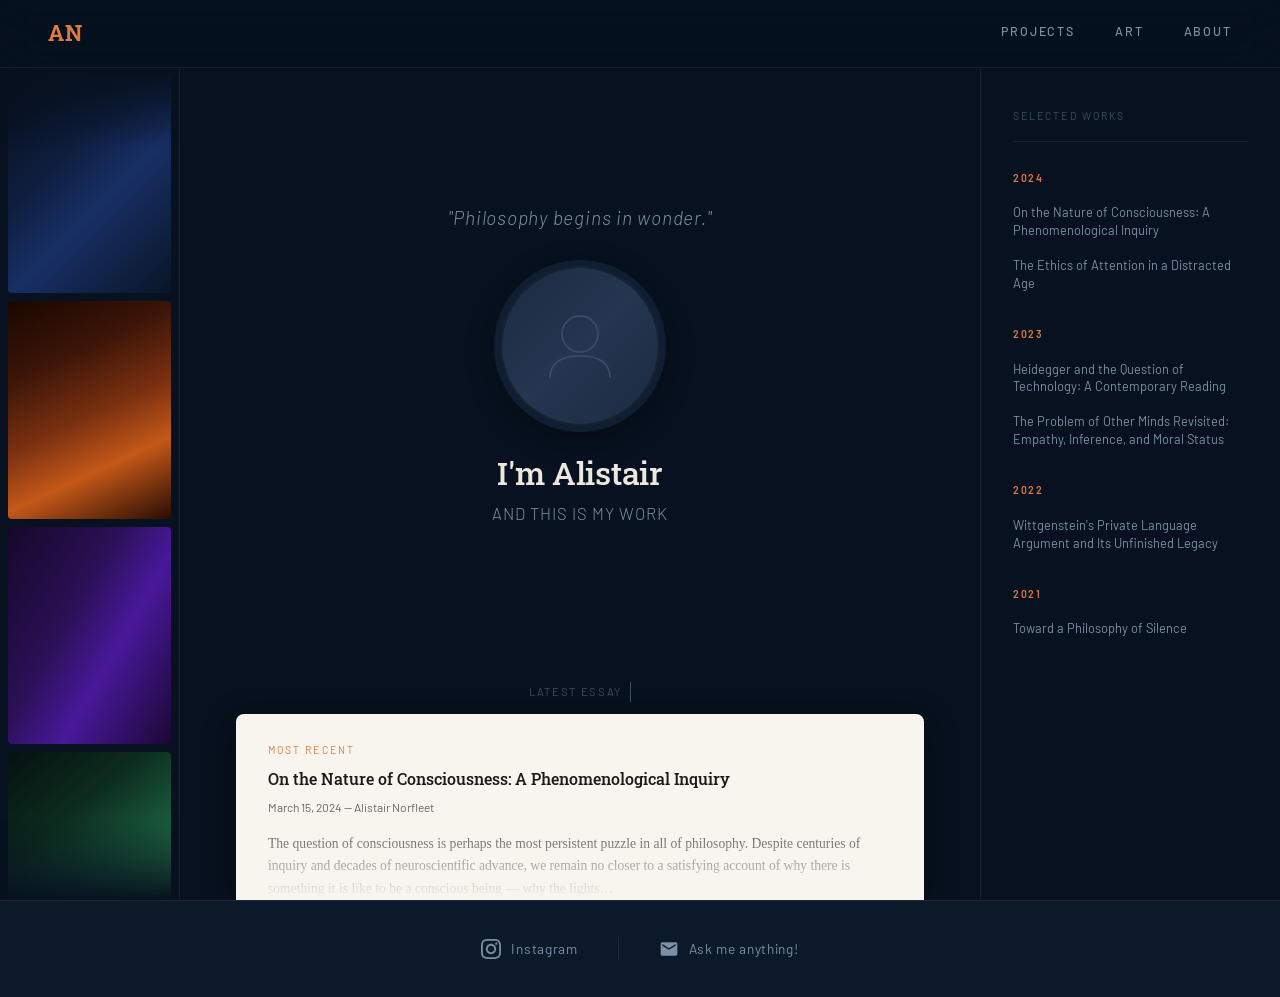
==== index.html @ 7e9ac39a "inital git push" ====
<!DOCTYPE html>
<html lang="en">
<head>
  <meta charset="UTF-8">
  <meta name="viewport" content="width=device-width, initial-scale=1.0">
  <meta name="description" content="Alistair Norfleet — Philosopher and artist. Essays on consciousness, ethics, technology, and language.">
  <meta property="og:title" content="Alistair Norfleet">
  <meta property="og:description" content="Philosophy, art, and the examined life.">
  <meta property="og:type" content="website">
  <title>Alistair Norfleet</title>
  <link rel="preconnect" href="https://fonts.googleapis.com">
  <link rel="preconnect" href="https://fonts.gstatic.com" crossorigin>
  <link href="https://fonts.googleapis.com/css2?family=Roboto+Slab:wght@300;400;500;700&family=Barlow:ital,wght@0,300;0,400;0,500;0,600;1,300;1,400&display=swap" rel="stylesheet">
  <link rel="stylesheet" href="css/styles.css">
</head>
<body>

  <!-- ── HEADER ────────────────────────────────────────────── -->
  <header class="site-header" role="banner">
    <a href="index.html" class="header-logo" aria-label="Alistair Norfleet — Home">AN</a>
    <nav class="header-nav" aria-label="Main navigation">
      <a href="projects.html" class="nav-link">Projects</a>
      <a href="art.html"      class="nav-link">Art</a>
      <a href="about.html"    class="nav-link">About</a>
    </nav>
    <button class="hamburger" aria-label="Toggle menu" aria-expanded="false">
      <span></span><span></span><span></span>
    </button>
  </header>

  <!-- Mobile nav overlay -->
  <nav class="mobile-nav" aria-label="Mobile navigation">
    <a href="projects.html" class="nav-link">Projects</a>
    <a href="art.html"      class="nav-link">Art</a>
    <a href="about.html"    class="nav-link">About</a>
  </nav>

  <!-- ── HERO ──────────────────────────────────────────────── -->
  <main class="landing-hero page-enter" role="main">

    <!-- Left: art scroll -->
    <aside class="art-scroll-col" aria-label="Art portfolio preview" aria-hidden="true">
      <div class="art-scroll-track">
        <div class="art-scroll-inner" id="artScrollInner"></div>
      </div>
    </aside>

    <!-- Center: identity + essay peek -->
    <section class="landing-center" aria-label="Introduction">

      <p class="greeting-text" id="greetingText" aria-live="polite">&nbsp;</p>

      <div class="hero-headshot-wrap">
        <img
          src="assets/images/headshot.jpg"
          alt="Portrait of Alistair Norfleet"
          onerror="this.style.display='none'; this.nextElementSibling.style.display='flex'"
        >
        <div class="headshot-placeholder" style="display:none" aria-hidden="true">
          <svg xmlns="http://www.w3.org/2000/svg" viewBox="0 0 80 80">
            <circle cx="40" cy="28" r="18" fill="none" stroke="#3d4f64" stroke-width="1.5"/>
            <path d="M10 72 Q10 50 40 50 Q70 50 70 72" fill="none" stroke="#3d4f64" stroke-width="1.5"/>
          </svg>
        </div>
      </div>

      <h1 class="hero-name">I'm Alistair</h1>
      <p class="hero-tagline">And this is my work</p>

      <!-- Essay peek -->
      <div class="essay-peek-wrap" role="link" tabindex="0"
           aria-label="Read the latest essay — click to open">
        <div class="essay-peek-scroll-hint" aria-hidden="true">Latest essay</div>
        <div class="essay-peek-card">
          <div class="peek-label">Most Recent</div>
          <div class="peek-title" id="peekTitle">Loading…</div>
          <div class="peek-meta" id="peekMeta"></div>
          <p class="peek-body" id="peekBody"></p>
        </div>
      </div>

    </section>

    <!-- Right: bibliography -->
    <aside class="landing-biblio" aria-label="Essay bibliography">
      <div class="biblio-header">Selected Works</div>
      <div id="bibliographyList" aria-live="polite">
        <div style="display:flex;align-items:center;gap:10px;padding:20px 0">
          <div class="spinner"></div>
        </div>
      </div>
    </aside>

  </main>

  <!-- ── FOOTER ────────────────────────────────────────────── -->
  <footer class="site-footer" role="contentinfo"></footer>

  <script src="js/main.js"></script>
  <script src="js/landing.js"></script>
</body>
</html>
---- css/styles.css ----
/* ============================================================
   ALISTAIR NORFLEET — STYLESHEET
   Design System · Layout · Components · Animations
   ============================================================ */

/* ── 1. DESIGN TOKENS ──────────────────────────────────────── */
:root {
  --navy-deep:    #07111f;
  --navy-mid:     #0c1929;
  --navy-card:    #101e34;
  --navy-lift:    #152338;
  --navy-border:  rgba(255, 255, 255, 0.07);
  --navy-glass:   rgba(7, 17, 31, 0.85);

  --orange:       #e07a3f;
  --orange-light: #ea9562;
  --orange-dim:   rgba(224, 122, 63, 0.18);
  --orange-glow:  rgba(224, 122, 63, 0.35);

  --text-primary:   #ece7df;
  --text-secondary: #7b8fa5;
  --text-muted:     #3d4f64;
  --text-orange:    var(--orange);

  --paper-bg:     #f8f4ee;
  --paper-text:   #1a1a1a;
  --paper-meta:   #5a5a5a;

  --header-h:     68px;
  --radius-sm:    4px;
  --radius-md:    8px;
  --radius-lg:    16px;

  --ease-out:     cubic-bezier(0.16, 1, 0.3, 1);
  --ease-in-out:  cubic-bezier(0.4, 0, 0.2, 1);

  --shadow-sm:    0 2px 12px rgba(0, 0, 0, 0.3);
  --shadow-md:    0 8px 32px rgba(0, 0, 0, 0.45);
  --shadow-lg:    0 20px 60px rgba(0, 0, 0, 0.6);
  --shadow-orange:0 0 30px rgba(224, 122, 63, 0.25);
}

/* ── 2. RESET & BASE ────────────────────────────────────────── */
*, *::before, *::after {
  box-sizing: border-box;
  margin: 0;
  padding: 0;
}

html {
  font-size: 16px;
  scroll-behavior: smooth;
  -webkit-text-size-adjust: 100%;
}

body {
  background-color: var(--navy-deep);
  color: var(--text-primary);
  font-family: 'Barlow', sans-serif;
  font-weight: 400;
  line-height: 1.6;
  min-height: 100vh;
  overflow-x: hidden;
  -webkit-font-smoothing: antialiased;
  -moz-osx-font-smoothing: grayscale;
}

img {
  display: block;
  max-width: 100%;
  height: auto;
}

a {
  color: inherit;
  text-decoration: none;
}

button {
  cursor: pointer;
  font-family: inherit;
  border: none;
  background: none;
}

/* ── 3. TYPOGRAPHY ──────────────────────────────────────────── */
h1, h2, h3, h4 {
  font-family: 'Roboto Slab', serif;
  font-weight: 500;
  line-height: 1.2;
  letter-spacing: -0.01em;
  color: var(--text-primary);
}

.font-barlow  { font-family: 'Barlow', sans-serif; }
.font-slab    { font-family: 'Roboto Slab', serif; }
.font-times   { font-family: 'Times New Roman', Times, serif; }

/* ── 4. SCROLLBAR ───────────────────────────────────────────── */
::-webkit-scrollbar               { width: 6px; }
::-webkit-scrollbar-track         { background: var(--navy-deep); }
::-webkit-scrollbar-thumb         { background: var(--navy-lift); border-radius: 3px; }
::-webkit-scrollbar-thumb:hover   { background: var(--orange); }

::selection {
  background: var(--orange-dim);
  color: var(--text-primary);
}

/* ── 5. HEADER ──────────────────────────────────────────────── */
.site-header {
  position: fixed;
  top: 0; left: 0; right: 0;
  height: var(--header-h);
  z-index: 100;
  display: flex;
  align-items: center;
  justify-content: space-between;
  padding: 0 48px;
  background: var(--navy-glass);
  backdrop-filter: blur(20px);
  -webkit-backdrop-filter: blur(20px);
  border-bottom: 1px solid var(--navy-border);
  transition: background 0.4s var(--ease-in-out),
              border-color 0.4s var(--ease-in-out);
}

.site-header.scrolled {
  background: rgba(7, 17, 31, 0.97);
  border-color: rgba(255, 255, 255, 0.1);
}

.header-logo {
  font-family: 'Roboto Slab', serif;
  font-weight: 700;
  font-size: 1.35rem;
  letter-spacing: 0.04em;
  color: var(--orange);
  text-transform: uppercase;
  user-select: none;
  transition: opacity 0.2s;
}

.header-logo:hover { opacity: 0.8; }

.header-nav {
  display: flex;
  align-items: center;
  gap: 40px;
}

.nav-link {
  font-family: 'Barlow', sans-serif;
  font-weight: 500;
  font-size: 0.78rem;
  letter-spacing: 0.15em;
  text-transform: uppercase;
  color: var(--text-secondary);
  position: relative;
  padding-bottom: 3px;
  transition: color 0.2s;
}

.nav-link::after {
  content: '';
  position: absolute;
  bottom: 0; left: 0;
  width: 0; height: 1.5px;
  background: var(--orange);
  transition: width 0.3s var(--ease-out);
}

.nav-link:hover,
.nav-link.active {
  color: var(--text-primary);
}

.nav-link:hover::after,
.nav-link.active::after {
  width: 100%;
}

/* Hamburger (mobile) */
.hamburger {
  display: none;
  flex-direction: column;
  gap: 5px;
  padding: 6px;
  cursor: pointer;
}

.hamburger span {
  display: block;
  width: 22px;
  height: 1.5px;
  background: var(--text-primary);
  transition: transform 0.3s var(--ease-out), opacity 0.3s;
}

.hamburger.open span:nth-child(1) { transform: translateY(6.5px) rotate(45deg); }
.hamburger.open span:nth-child(2) { opacity: 0; }
.hamburger.open span:nth-child(3) { transform: translateY(-6.5px) rotate(-45deg); }

/* Mobile nav overlay */
.mobile-nav {
  display: none;
  position: fixed;
  inset: 0;
  z-index: 99;
  background: var(--navy-deep);
  flex-direction: column;
  align-items: center;
  justify-content: center;
  gap: 40px;
  opacity: 0;
  pointer-events: none;
  transition: opacity 0.35s var(--ease-out);
}

.mobile-nav.open {
  opacity: 1;
  pointer-events: all;
}

.mobile-nav .nav-link {
  font-size: 1.5rem;
  letter-spacing: 0.2em;
}

/* ── 6. FOOTER ──────────────────────────────────────────────── */
.site-footer {
  padding: 36px 48px;
  border-top: 1px solid var(--navy-border);
  display: flex;
  align-items: center;
  justify-content: center;
  gap: 40px;
  background: var(--navy-mid);
}

.footer-link {
  display: flex;
  align-items: center;
  gap: 10px;
  color: var(--text-secondary);
  font-family: 'Barlow', sans-serif;
  font-size: 0.85rem;
  letter-spacing: 0.05em;
  transition: color 0.2s;
}

.footer-link:hover { color: var(--orange); }

.footer-link svg {
  width: 20px;
  height: 20px;
  fill: currentColor;
  flex-shrink: 0;
  transition: transform 0.25s var(--ease-out);
}

.footer-link:hover svg { transform: scale(1.15); }

.footer-divider {
  width: 1px;
  height: 24px;
  background: var(--navy-border);
}

/* ── 7. LANDING — HERO LAYOUT ───────────────────────────────── */
.landing-hero {
  display: grid;
  grid-template-columns: 180px 1fr 300px;
  height: 100vh;
  overflow: hidden;
  padding-top: var(--header-h);
}

/* ── 8. LANDING — ART SCROLL ────────────────────────────────── */
.art-scroll-col {
  border-right: 1px solid var(--navy-border);
  overflow: hidden;
  position: relative;
}

.art-scroll-col::after {
  content: '';
  position: absolute;
  bottom: 0; left: 0; right: 0;
  height: 80px;
  background: linear-gradient(to top, var(--navy-deep), transparent);
  z-index: 2;
  pointer-events: none;
}

.art-scroll-col::before {
  content: '';
  position: absolute;
  top: 0; left: 0; right: 0;
  height: 80px;
  background: linear-gradient(to bottom, var(--navy-deep), transparent);
  z-index: 2;
  pointer-events: none;
}

.art-scroll-track {
  height: 100%;
  overflow: hidden;
}

.art-scroll-inner {
  display: flex;
  flex-direction: column;
  gap: 8px;
  padding: 8px;
  animation: scrollUp 55s linear infinite;
  will-change: transform;
}

.art-scroll-inner:hover { animation-play-state: paused; }

.art-scroll-item {
  width: 100%;
  aspect-ratio: 3/4;
  border-radius: var(--radius-sm);
  overflow: hidden;
  flex-shrink: 0;
  transition: opacity 0.3s;
}

.art-scroll-item:hover { opacity: 0.75; }

.art-scroll-item .art-thumb {
  width: 100%;
  height: 100%;
  object-fit: cover;
}

.art-scroll-placeholder {
  width: 100%;
  height: 100%;
}

/* ── 9. LANDING — CENTER COLUMN ─────────────────────────────── */
.landing-center {
  display: flex;
  flex-direction: column;
  align-items: center;
  padding: 40px 56px 0;
  position: relative;
  overflow: hidden;
}

.greeting-text {
  margin-top: auto;
  font-family: 'Barlow', sans-serif;
  font-weight: 300;
  font-style: italic;
  font-size: clamp(1rem, 1.5vw, 1.2rem);
  color: var(--text-secondary);
  letter-spacing: 0.04em;
  text-align: center;
  margin-bottom: 32px;
  min-height: 1.6em;
  transition: opacity 0.5s var(--ease-out);
}

.greeting-text.fade { opacity: 0; }

.hero-headshot-wrap {
  width: 160px;
  height: 160px;
  border-radius: 50%;
  overflow: hidden;
  border: 2px solid var(--navy-border);
  box-shadow: 0 0 0 6px var(--navy-card), var(--shadow-md);
  margin-bottom: 28px;
  flex-shrink: 0;
}

.hero-headshot-wrap img,
.hero-headshot-wrap .headshot-placeholder {
  width: 100%;
  height: 100%;
  object-fit: cover;
}

.headshot-placeholder {
  background: linear-gradient(135deg, #1a2a40 0%, #243650 50%, #1a2a40 100%);
  display: flex;
  align-items: center;
  justify-content: center;
}

.headshot-placeholder svg {
  width: 80px;
  height: 80px;
  fill: var(--text-muted);
}

.hero-name {
  font-family: 'Roboto Slab', serif;
  font-size: clamp(1.5rem, 2.5vw, 2rem);
  font-weight: 500;
  color: var(--text-primary);
  text-align: center;
  margin-bottom: 8px;
}

.hero-tagline {
  font-family: 'Barlow', sans-serif;
  font-weight: 300;
  font-size: clamp(0.9rem, 1.3vw, 1.05rem);
  color: var(--text-secondary);
  text-align: center;
  letter-spacing: 0.06em;
  text-transform: uppercase;
  margin-bottom: 40px;
}

/* ── 10. LANDING — ESSAY PEEK ───────────────────────────────── */
.essay-peek-wrap {
  width: 100%;
  position: relative;
  cursor: pointer;
  margin-top: auto;
  padding-top: 20px;
}

.essay-peek-scroll-hint {
  display: flex;
  align-items: center;
  justify-content: center;
  gap: 8px;
  margin-bottom: 12px;
  font-family: 'Barlow', sans-serif;
  font-size: 0.7rem;
  letter-spacing: 0.15em;
  text-transform: uppercase;
  color: var(--text-muted);
  animation: nudgeDown 2.5s ease-in-out infinite;
}

.essay-peek-scroll-hint::after {
  content: '';
  display: block;
  width: 1px;
  height: 20px;
  background: var(--text-muted);
}

.essay-peek-card {
  background: var(--paper-bg);
  border-radius: var(--radius-md) var(--radius-md) 0 0;
  padding: 28px 32px 0;
  position: relative;
  box-shadow: var(--shadow-md);
  max-height: 200px;
  overflow: hidden;
  transition: transform 0.3s var(--ease-out), box-shadow 0.3s;
}

.essay-peek-card:hover {
  transform: translateY(-4px);
  box-shadow: var(--shadow-lg), var(--shadow-orange);
}

.essay-peek-card::after {
  content: '';
  position: absolute;
  bottom: 0; left: 0; right: 0;
  height: 100px;
  background: linear-gradient(to top, var(--paper-bg), transparent);
  pointer-events: none;
}

.peek-label {
  font-family: 'Barlow', sans-serif;
  font-size: 0.65rem;
  letter-spacing: 0.2em;
  text-transform: uppercase;
  color: var(--orange);
  margin-bottom: 10px;
}

.peek-title {
  font-family: 'Roboto Slab', serif;
  font-weight: 500;
  font-size: 1rem;
  color: var(--paper-text);
  line-height: 1.3;
  margin-bottom: 8px;
}

.peek-meta {
  font-family: 'Barlow', sans-serif;
  font-size: 0.75rem;
  color: var(--paper-meta);
  margin-bottom: 16px;
}

.peek-body {
  font-family: 'Times New Roman', Times, serif;
  font-size: 0.85rem;
  color: var(--paper-text);
  line-height: 1.65;
}

/* ── 11. LANDING — BIBLIOGRAPHY ─────────────────────────────── */
.landing-biblio {
  border-left: 1px solid var(--navy-border);
  padding: 40px 32px;
  overflow-y: auto;
  display: flex;
  flex-direction: column;
}

.biblio-header {
  font-family: 'Barlow', sans-serif;
  font-size: 0.65rem;
  letter-spacing: 0.2em;
  text-transform: uppercase;
  color: var(--text-muted);
  margin-bottom: 28px;
  padding-bottom: 16px;
  border-bottom: 1px solid var(--navy-border);
}

.biblio-year-group {
  margin-bottom: 24px;
}

.biblio-year {
  font-family: 'Barlow', sans-serif;
  font-size: 0.65rem;
  font-weight: 600;
  letter-spacing: 0.15em;
  text-transform: uppercase;
  color: var(--orange);
  margin-bottom: 10px;
}

.biblio-entry {
  display: block;
  font-family: 'Barlow', sans-serif;
  font-weight: 400;
  font-size: 0.8rem;
  color: var(--text-secondary);
  line-height: 1.4;
  padding: 8px 0;
  border-bottom: 1px solid transparent;
  cursor: pointer;
  transition: color 0.2s, padding-left 0.25s var(--ease-out);
  position: relative;
}

.biblio-entry::before {
  content: '→';
  position: absolute;
  left: -16px;
  opacity: 0;
  transition: opacity 0.2s, left 0.25s var(--ease-out);
  color: var(--orange);
  font-size: 0.75rem;
}

.biblio-entry:hover {
  color: var(--text-primary);
  padding-left: 6px;
}

.biblio-entry:hover::before {
  opacity: 1;
  left: -12px;
}

/* ── 12. PROJECTS PAGE ──────────────────────────────────────── */
.projects-layout {
  display: grid;
  grid-template-columns: 1fr 280px;
  gap: 0;
  min-height: calc(100vh - var(--header-h));
  padding-top: var(--header-h);
}

.projects-main {
  padding: 40px 48px;
  border-right: 1px solid var(--navy-border);
  overflow-y: auto;
}

.projects-top-bar {
  display: flex;
  align-items: flex-start;
  justify-content: flex-end;
  margin-bottom: 28px;
}

.download-btn {
  display: inline-flex;
  align-items: center;
  gap: 8px;
  font-family: 'Barlow', sans-serif;
  font-size: 0.75rem;
  font-weight: 600;
  letter-spacing: 0.1em;
  text-transform: uppercase;
  color: var(--orange);
  border: 1px solid var(--orange);
  padding: 9px 18px;
  border-radius: var(--radius-sm);
  transition: background 0.2s, color 0.2s, box-shadow 0.2s, transform 0.15s;
}

.download-btn:hover {
  background: var(--orange);
  color: var(--navy-deep);
  box-shadow: var(--shadow-orange);
  transform: translateY(-1px);
}

.download-btn svg {
  width: 14px;
  height: 14px;
  fill: currentColor;
  transition: transform 0.2s var(--ease-out);
}

.download-btn:hover svg { transform: translateY(2px); }

/* Essay document display */
.essay-document {
  background: var(--paper-bg);
  border-radius: var(--radius-md);
  padding: 64px 72px;
  box-shadow: var(--shadow-md);
  max-width: 740px;
  margin: 0 auto;
  transition: opacity 0.3s var(--ease-out);
}

.essay-document.loading { opacity: 0; }

.essay-doc-label {
  font-family: 'Barlow', sans-serif;
  font-size: 0.65rem;
  letter-spacing: 0.2em;
  text-transform: uppercase;
  color: var(--orange);
  margin-bottom: 20px;
}

.essay-doc-title {
  font-family: 'Roboto Slab', serif;
  font-weight: 500;
  font-size: 1.5rem;
  color: var(--paper-text);
  line-height: 1.3;
  margin-bottom: 12px;
}

.essay-doc-meta {
  font-family: 'Barlow', sans-serif;
  font-size: 0.8rem;
  color: var(--paper-meta);
  margin-bottom: 8px;
}

.essay-doc-author {
  font-family: 'Barlow', sans-serif;
  font-size: 0.85rem;
  font-weight: 500;
  color: var(--paper-text);
  margin-bottom: 32px;
  padding-bottom: 24px;
  border-bottom: 1px solid #d0cbc2;
}

.essay-doc-abstract {
  font-family: 'Barlow', sans-serif;
  font-style: italic;
  font-size: 0.85rem;
  color: var(--paper-meta);
  line-height: 1.7;
  border-left: 2px solid #c8c0b4;
  padding-left: 16px;
  margin-bottom: 32px;
}

.essay-doc-body {
  font-family: 'Times New Roman', Times, serif;
  font-size: 1rem;
  color: var(--paper-text);
  line-height: 1.85;
}

.essay-doc-body p {
  margin-bottom: 1.4em;
  text-indent: 2em;
}

.essay-doc-body p:first-child { text-indent: 0; }

.essay-pdf-frame {
  width: 100%;
  height: 80vh;
  border: none;
  border-radius: var(--radius-md);
  display: none;
}

/* Projects sidebar */
.projects-sidebar {
  padding: 40px 24px;
  position: sticky;
  top: var(--header-h);
  height: calc(100vh - var(--header-h));
  overflow-y: auto;
}

.sidebar-label {
  font-family: 'Barlow', sans-serif;
  font-size: 0.65rem;
  letter-spacing: 0.2em;
  text-transform: uppercase;
  color: var(--text-muted);
  margin-bottom: 20px;
}

.sidebar-essay-item {
  display: block;
  padding: 12px 14px;
  border-radius: var(--radius-sm);
  margin-bottom: 4px;
  cursor: pointer;
  transition: background 0.2s, color 0.2s;
  position: relative;
}

.sidebar-essay-item:hover {
  background: var(--navy-card);
}

.sidebar-essay-item.active {
  background: var(--navy-lift);
}

.sidebar-essay-item.active::before {
  content: '';
  position: absolute;
  left: 0; top: 0; bottom: 0;
  width: 2px;
  background: var(--orange);
  border-radius: 0 2px 2px 0;
}

.sidebar-essay-title {
  font-family: 'Barlow', sans-serif;
  font-size: 0.78rem;
  line-height: 1.4;
  color: var(--text-secondary);
  transition: color 0.2s;
}

.sidebar-essay-item:hover .sidebar-essay-title,
.sidebar-essay-item.active .sidebar-essay-title {
  color: var(--text-primary);
}

.sidebar-essay-year {
  font-family: 'Barlow', sans-serif;
  font-size: 0.65rem;
  color: var(--orange);
  margin-top: 3px;
  font-weight: 600;
}

/* ── 13. ART GALLERY PAGE ───────────────────────────────────── */
.art-page {
  padding-top: var(--header-h);
  min-height: 100vh;
  position: relative;
  overflow: hidden;
}

/* Animated background */
.art-bg {
  position: fixed;
  inset: 0;
  z-index: 0;
  background:
    radial-gradient(ellipse at 20% 50%, rgba(14, 28, 58, 0.6) 0%, transparent 60%),
    radial-gradient(ellipse at 80% 20%, rgba(20, 14, 40, 0.5) 0%, transparent 55%),
    var(--navy-deep);
  animation: bgShift 20s ease-in-out infinite alternate;
}

.art-page-content {
  position: relative;
  z-index: 1;
}

.gallery-header {
  text-align: center;
  padding: 60px 48px 40px;
}

.gallery-header h1 {
  font-size: clamp(2rem, 4vw, 3rem);
  letter-spacing: -0.02em;
  margin-bottom: 12px;
}

.gallery-header p {
  font-family: 'Barlow', sans-serif;
  font-weight: 300;
  color: var(--text-secondary);
  font-size: 0.95rem;
  letter-spacing: 0.05em;
}

.gallery-grid {
  display: grid;
  grid-template-columns: repeat(12, 1fr);
  grid-auto-rows: 60px;
  gap: 16px;
  padding: 0 48px 80px;
  max-width: 1400px;
  margin: 0 auto;
}

.gallery-item {
  position: relative;
  border-radius: var(--radius-md);
  overflow: hidden;
  cursor: pointer;
  transform-origin: center;
  opacity: 0;
  transform: translateY(40px) scale(0.96);
  transition: transform 0.5s var(--ease-out), opacity 0.5s var(--ease-out),
              box-shadow 0.3s;
  animation: floatGently var(--float-duration, 6s) ease-in-out infinite alternate;
  animation-delay: var(--float-delay, 0s);
}

.gallery-item.visible {
  opacity: 1;
  transform: translateY(0) scale(1);
}

.gallery-item:hover {
  box-shadow: 0 0 0 2px var(--orange), var(--shadow-lg), var(--shadow-orange);
  z-index: 2;
  transform: scale(1.02) !important;
}

/* Grid sizing variants */
.gallery-item[data-size="large"]   { grid-column: span 5; grid-row: span 8; }
.gallery-item[data-size="standard"]{ grid-column: span 4; grid-row: span 6; }
.gallery-item[data-size="portrait"]{ grid-column: span 3; grid-row: span 8; }
.gallery-item[data-size="wide"]    { grid-column: span 6; grid-row: span 5; }

.gallery-item-art {
  width: 100%;
  height: 100%;
  object-fit: cover;
  transition: transform 0.6s var(--ease-out);
}

.gallery-item:hover .gallery-item-art {
  transform: scale(1.06);
}

.gallery-item-overlay {
  position: absolute;
  inset: 0;
  background: linear-gradient(to top, rgba(7, 17, 31, 0.92) 0%, transparent 55%);
  opacity: 0;
  transition: opacity 0.3s;
  display: flex;
  flex-direction: column;
  justify-content: flex-end;
  padding: 20px;
}

.gallery-item:hover .gallery-item-overlay {
  opacity: 1;
}

.gallery-item-title {
  font-family: 'Roboto Slab', serif;
  font-size: 0.95rem;
  font-weight: 500;
  color: var(--text-primary);
  margin-bottom: 4px;
}

.gallery-item-meta {
  font-family: 'Barlow', sans-serif;
  font-size: 0.72rem;
  color: var(--text-secondary);
  letter-spacing: 0.04em;
}

.gallery-item-year {
  font-family: 'Barlow', sans-serif;
  font-size: 0.65rem;
  color: var(--orange);
  font-weight: 600;
  letter-spacing: 0.1em;
  margin-bottom: 4px;
}

/* Lightbox */
.lightbox {
  position: fixed;
  inset: 0;
  z-index: 200;
  display: flex;
  align-items: center;
  justify-content: center;
  background: rgba(7, 17, 31, 0.97);
  backdrop-filter: blur(12px);
  -webkit-backdrop-filter: blur(12px);
  opacity: 0;
  pointer-events: none;
  transition: opacity 0.35s var(--ease-out);
}

.lightbox.open {
  opacity: 1;
  pointer-events: all;
}

.lightbox-inner {
  display: grid;
  grid-template-columns: 1fr 300px;
  gap: 40px;
  max-width: 1100px;
  width: 90%;
  max-height: 90vh;
  transform: scale(0.95);
  transition: transform 0.35s var(--ease-out);
}

.lightbox.open .lightbox-inner {
  transform: scale(1);
}

.lightbox-art-wrap {
  position: relative;
  display: flex;
  align-items: center;
  justify-content: center;
  max-height: 85vh;
  border-radius: var(--radius-md);
  overflow: hidden;
}

.lightbox-art-img {
  max-width: 100%;
  max-height: 85vh;
  width: 100%;
  height: 100%;
  object-fit: contain;
  border-radius: var(--radius-md);
}

.lightbox-art-placeholder {
  width: 100%;
  height: 100%;
  min-height: 400px;
  border-radius: var(--radius-md);
}

.lightbox-info {
  display: flex;
  flex-direction: column;
  justify-content: center;
  padding: 20px 0;
}

.lightbox-year {
  font-family: 'Barlow', sans-serif;
  font-size: 0.7rem;
  letter-spacing: 0.2em;
  color: var(--orange);
  text-transform: uppercase;
  font-weight: 600;
  margin-bottom: 12px;
}

.lightbox-title {
  font-family: 'Roboto Slab', serif;
  font-size: 1.8rem;
  font-weight: 500;
  margin-bottom: 16px;
  line-height: 1.2;
}

.lightbox-medium,
.lightbox-dims {
  font-family: 'Barlow', sans-serif;
  font-size: 0.85rem;
  color: var(--text-secondary);
  margin-bottom: 6px;
}

.lightbox-desc {
  font-family: 'Times New Roman', Times, serif;
  font-size: 0.95rem;
  color: var(--text-secondary);
  line-height: 1.7;
  margin-top: 20px;
  padding-top: 20px;
  border-top: 1px solid var(--navy-border);
}

.lightbox-nav {
  display: flex;
  gap: 12px;
  margin-top: 32px;
}

.lightbox-nav-btn {
  width: 40px;
  height: 40px;
  border: 1px solid var(--navy-border);
  border-radius: var(--radius-sm);
  display: flex;
  align-items: center;
  justify-content: center;
  color: var(--text-secondary);
  transition: border-color 0.2s, color 0.2s, background 0.2s;
}

.lightbox-nav-btn:hover {
  border-color: var(--orange);
  color: var(--orange);
  background: var(--orange-dim);
}

.lightbox-nav-btn svg { width: 16px; height: 16px; fill: currentColor; }

.lightbox-close {
  position: absolute;
  top: 24px; right: 24px;
  width: 40px; height: 40px;
  border: 1px solid var(--navy-border);
  border-radius: 50%;
  display: flex;
  align-items: center;
  justify-content: center;
  color: var(--text-secondary);
  transition: border-color 0.2s, color 0.2s;
  z-index: 10;
}

.lightbox-close:hover {
  border-color: var(--orange);
  color: var(--orange);
}

.lightbox-close svg { width: 14px; height: 14px; fill: currentColor; }

/* ── 14. ABOUT PAGE ─────────────────────────────────────────── */
.about-page {
  padding-top: var(--header-h);
  min-height: 100vh;
}

.about-layout {
  display: grid;
  grid-template-columns: 260px 1fr 280px;
  grid-template-rows: auto 1fr;
  gap: 0;
  padding: 56px 48px 80px;
  max-width: 1200px;
  margin: 0 auto;
  min-height: calc(100vh - var(--header-h));
}

/* Contact panel — top left */
.about-contact {
  grid-column: 1;
  grid-row: 1 / 3;
  padding-right: 40px;
}

.contact-label {
  font-family: 'Barlow', sans-serif;
  font-size: 0.62rem;
  letter-spacing: 0.22em;
  text-transform: uppercase;
  color: var(--text-muted);
  margin-bottom: 24px;
}

.contact-name {
  font-family: 'Roboto Slab', serif;
  font-size: 1.1rem;
  font-weight: 500;
  color: var(--text-primary);
  margin-bottom: 24px;
  line-height: 1.3;
}

.contact-item {
  display: flex;
  align-items: flex-start;
  gap: 12px;
  margin-bottom: 16px;
}

.contact-item-icon {
  width: 16px;
  height: 16px;
  fill: var(--orange);
  flex-shrink: 0;
  margin-top: 2px;
}

.contact-item-body {
  display: flex;
  flex-direction: column;
  gap: 2px;
}

.contact-item-label {
  font-family: 'Barlow', sans-serif;
  font-size: 0.65rem;
  color: var(--text-muted);
  letter-spacing: 0.1em;
  text-transform: uppercase;
}

.contact-item-value {
  font-family: 'Barlow', sans-serif;
  font-size: 0.85rem;
  color: var(--text-secondary);
  transition: color 0.2s;
}

a.contact-item-value:hover { color: var(--orange); }

.contact-instagram-link {
  display: inline-flex;
  align-items: center;
  gap: 8px;
  font-family: 'Barlow', sans-serif;
  font-size: 0.85rem;
  color: var(--text-secondary);
  transition: color 0.2s;
  margin-top: 8px;
}

.contact-instagram-link svg {
  width: 18px;
  height: 18px;
  fill: currentColor;
}

.contact-instagram-link:hover { color: var(--orange); }

/* Headshot — center */
.about-photo-section {
  grid-column: 2;
  grid-row: 1 / 3;
  display: flex;
  flex-direction: column;
  align-items: center;
  padding: 0 40px;
}

.about-headshot-wrap {
  width: 220px;
  height: 220px;
  border-radius: 50%;
  overflow: hidden;
  border: 2px solid var(--navy-border);
  box-shadow: 0 0 0 8px var(--navy-card), var(--shadow-lg);
  margin-bottom: 36px;
  flex-shrink: 0;
}

.about-headshot-wrap img,
.about-headshot-wrap .headshot-placeholder {
  width: 100%;
  height: 100%;
  object-fit: cover;
}

.about-bio-name {
  font-family: 'Roboto Slab', serif;
  font-size: 1.6rem;
  font-weight: 500;
  margin-bottom: 6px;
  text-align: center;
}

.about-bio-role {
  font-family: 'Barlow', sans-serif;
  font-size: 0.8rem;
  letter-spacing: 0.15em;
  text-transform: uppercase;
  color: var(--orange);
  margin-bottom: 32px;
  text-align: center;
}

.about-bio-text {
  font-family: 'Times New Roman', Times, serif;
  font-size: 1rem;
  color: var(--text-secondary);
  line-height: 1.85;
  text-align: center;
  max-width: 480px;
}

.about-bio-text p { margin-bottom: 1.2em; }

/* Resume button — top right */
.about-resume-section {
  grid-column: 3;
  grid-row: 1 / 3;
  display: flex;
  flex-direction: column;
  align-items: center;
  justify-content: flex-start;
  padding-left: 40px;
  padding-top: 4px;
}

.resume-prompt {
  font-family: 'Barlow', sans-serif;
  font-size: 0.65rem;
  letter-spacing: 0.2em;
  text-transform: uppercase;
  color: var(--text-muted);
  margin-bottom: 20px;
  text-align: center;
}

.resume-btn {
  display: flex;
  flex-direction: column;
  align-items: center;
  justify-content: center;
  gap: 10px;
  padding: 24px 32px;
  border-radius: var(--radius-md);
  cursor: pointer;
  text-decoration: none;
  position: relative;
  overflow: hidden;
  background: linear-gradient(135deg, #1a3060 0%, #2a4a90 40%, #1e3870 70%, #142858 100%);
  border: 1px solid rgba(100, 140, 220, 0.3);
  box-shadow:
    0 0 0 1px rgba(100, 150, 255, 0.1),
    inset 0 1px 0 rgba(255, 255, 255, 0.08),
    var(--shadow-md);
  animation: resumePulse 3s ease-in-out infinite;
  transition: transform 0.25s var(--ease-out), box-shadow 0.25s;
  width: 100%;
}

.resume-btn::before {
  content: '';
  position: absolute;
  top: -50%; left: -60%;
  width: 60%;
  height: 200%;
  background: linear-gradient(
    105deg,
    transparent 0%,
    rgba(255, 255, 255, 0.04) 40%,
    rgba(255, 255, 255, 0.12) 50%,
    rgba(255, 255, 255, 0.04) 60%,
    transparent 100%
  );
  animation: shimmer 3.5s ease-in-out infinite;
}

.resume-btn:hover {
  transform: translateY(-3px);
  box-shadow:
    0 0 0 1px rgba(100, 150, 255, 0.25),
    0 0 30px rgba(60, 100, 200, 0.3),
    0 0 60px rgba(60, 100, 200, 0.15),
    var(--shadow-lg);
}

.resume-btn-icon {
  width: 32px;
  height: 32px;
  fill: rgba(180, 200, 255, 0.9);
  filter: drop-shadow(0 0 6px rgba(100, 150, 255, 0.5));
  animation: iconFloat 4s ease-in-out infinite;
}

.resume-btn-text {
  font-family: 'Roboto Slab', serif;
  font-size: 0.85rem;
  font-weight: 500;
  letter-spacing: 0.08em;
  color: rgba(200, 215, 255, 0.95);
  text-align: center;
  line-height: 1.3;
}

.resume-btn-sub {
  font-family: 'Barlow', sans-serif;
  font-size: 0.65rem;
  letter-spacing: 0.15em;
  text-transform: uppercase;
  color: rgba(150, 170, 220, 0.7);
  text-align: center;
}

/* ── 15. UTILITIES ──────────────────────────────────────────── */
.visually-hidden {
  position: absolute;
  width: 1px; height: 1px;
  clip: rect(0,0,0,0);
  overflow: hidden;
}

.page-enter {
  animation: pageEnter 0.5s var(--ease-out) both;
}

/* ── 16. KEYFRAMES ──────────────────────────────────────────── */
@keyframes scrollUp {
  from { transform: translateY(0); }
  to   { transform: translateY(-50%); }
}

@keyframes floatGently {
  from { transform: translateY(0px); }
  to   { transform: translateY(-8px); }
}

@keyframes nudgeDown {
  0%, 100% { transform: translateY(0);  opacity: 0.5; }
  50%       { transform: translateY(5px); opacity: 1; }
}

@keyframes resumePulse {
  0%, 100% { box-shadow: 0 0 0 1px rgba(100,150,255,0.1), inset 0 1px 0 rgba(255,255,255,0.08), 0 8px 32px rgba(0,0,0,0.45); }
  50%       { box-shadow: 0 0 0 1px rgba(100,150,255,0.2), inset 0 1px 0 rgba(255,255,255,0.08), 0 8px 32px rgba(0,0,0,0.45), 0 0 20px rgba(60,100,200,0.2); }
}

@keyframes shimmer {
  0%   { left: -60%; }
  100% { left: 120%; }
}

@keyframes iconFloat {
  0%, 100% { transform: translateY(0); }
  50%       { transform: translateY(-4px); }
}

@keyframes bgShift {
  from { background-position: 0% 50%; }
  to   { background-position: 100% 50%; }
}

@keyframes pageEnter {
  from { opacity: 0; transform: translateY(12px); }
  to   { opacity: 1; transform: translateY(0); }
}

@keyframes spin {
  to { transform: rotate(360deg); }
}

/* Loading spinner */
.spinner {
  width: 24px;
  height: 24px;
  border: 2px solid var(--navy-border);
  border-top-color: var(--orange);
  border-radius: 50%;
  animation: spin 0.7s linear infinite;
}

/* ── 17. RESPONSIVE ─────────────────────────────────────────── */
@media (max-width: 1100px) {
  .landing-hero {
    grid-template-columns: 140px 1fr 240px;
  }
  .landing-center { padding: 32px 36px 0; }
  .gallery-item[data-size="large"]    { grid-column: span 6; grid-row: span 8; }
  .gallery-item[data-size="standard"] { grid-column: span 6; grid-row: span 6; }
  .gallery-item[data-size="portrait"] { grid-column: span 4; grid-row: span 8; }
  .gallery-item[data-size="wide"]     { grid-column: span 8; grid-row: span 5; }
}

@media (max-width: 860px) {
  .site-header { padding: 0 24px; }
  .header-nav  { display: none; }
  .hamburger   { display: flex; }
  .mobile-nav  { display: flex; }

  .landing-hero {
    grid-template-columns: 1fr;
    grid-template-rows: auto;
    height: auto;
    min-height: 100vh;
  }

  .art-scroll-col { display: none; }

  .landing-center {
    padding: 56px 28px 0;
    min-height: calc(100vh - var(--header-h));
  }

  .landing-biblio {
    border-left: none;
    border-top: 1px solid var(--navy-border);
    padding: 32px 24px;
    max-height: 50vh;
  }

  .projects-layout {
    grid-template-columns: 1fr;
  }

  .projects-sidebar {
    position: static;
    height: auto;
    border-top: 1px solid var(--navy-border);
    order: -1;
  }

  .projects-main { padding: 24px; }
  .essay-document { padding: 32px 24px; }

  .about-layout {
    grid-template-columns: 1fr;
    grid-template-rows: auto;
    padding: 32px 24px 60px;
    gap: 40px;
  }

  .about-contact,
  .about-photo-section,
  .about-resume-section {
    grid-column: 1;
    grid-row: auto;
    padding: 0;
  }

  .about-resume-section {
    align-items: stretch;
    padding: 0;
  }

  .resume-btn { width: 100%; }

  .gallery-grid {
    grid-template-columns: repeat(6, 1fr);
    padding: 0 24px 60px;
    gap: 12px;
  }

  .gallery-item[data-size="large"],
  .gallery-item[data-size="wide"]     { grid-column: span 6; grid-row: span 6; }
  .gallery-item[data-size="standard"],
  .gallery-item[data-size="portrait"] { grid-column: span 3; grid-row: span 5; }

  .lightbox-inner {
    grid-template-columns: 1fr;
    gap: 20px;
    overflow-y: auto;
    padding: 20px;
  }

  .lightbox-info { padding: 0; }
}

@media (max-width: 480px) {
  .site-header { padding: 0 16px; }
  .gallery-grid { grid-template-columns: repeat(2, 1fr); padding: 0 16px 60px; }
  .gallery-item[data-size] { grid-column: span 2; grid-row: span 5; }
  .essay-document { padding: 24px 16px; }
  .about-layout { padding: 24px 16px 60px; }
  .site-footer { padding: 28px 24px; flex-direction: column; gap: 20px; }
  .footer-divider { width: 40px; height: 1px; }
}
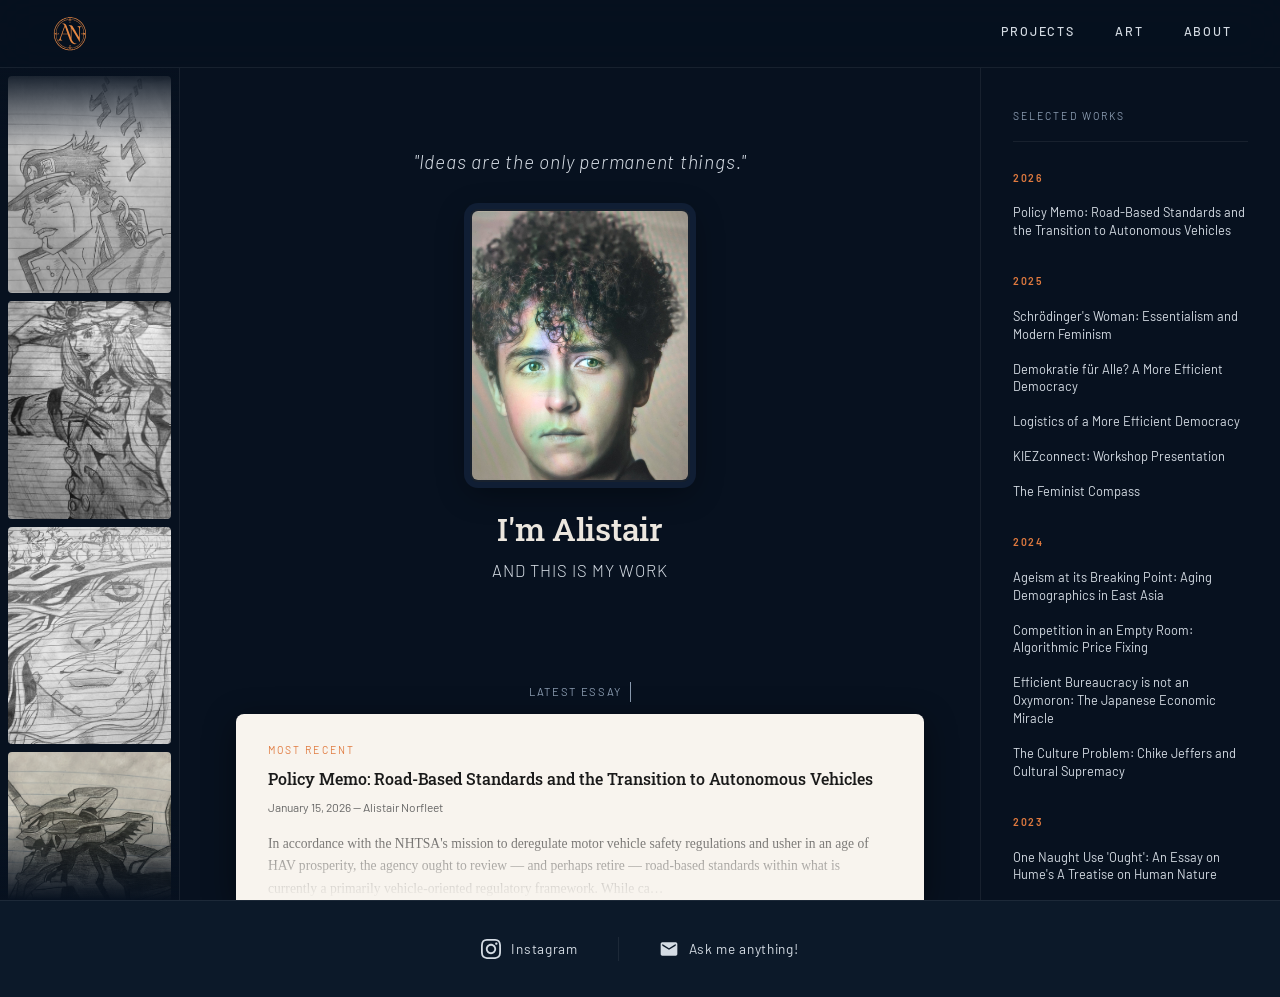
==== commit 94396a38: "Add all client content and polish site design - Add 12 essays, 8 drawings, headshot, resume, and AN " ====
--- a/index.html
+++ b/index.html
@@ -3,21 +3,25 @@
 <head>
   <meta charset="UTF-8">
   <meta name="viewport" content="width=device-width, initial-scale=1.0">
-  <meta name="description" content="Alistair Norfleet — Philosopher and artist. Essays on consciousness, ethics, technology, and language.">
+  <meta name="description" content="Alistair Norfleet — Political Science & Philosophy. Essays on political economy, democratic theory, feminist thought, and more.">
   <meta property="og:title" content="Alistair Norfleet">
-  <meta property="og:description" content="Philosophy, art, and the examined life.">
+  <meta property="og:description" content="Political science, philosophy, art, and the examined life.">
   <meta property="og:type" content="website">
   <title>Alistair Norfleet</title>
   <link rel="preconnect" href="https://fonts.googleapis.com">
   <link rel="preconnect" href="https://fonts.gstatic.com" crossorigin>
   <link href="https://fonts.googleapis.com/css2?family=Roboto+Slab:wght@300;400;500;700&family=Barlow:ital,wght@0,300;0,400;0,500;0,600;1,300;1,400&display=swap" rel="stylesheet">
+  <link rel="icon" type="image/svg+xml" href="assets/images/logo.svg">
+  <link rel="apple-touch-icon" href="assets/images/apple-touch-icon.png">
   <link rel="stylesheet" href="css/styles.css">
 </head>
 <body>
 
   <!-- ── HEADER ────────────────────────────────────────────── -->
   <header class="site-header" role="banner">
-    <a href="index.html" class="header-logo" aria-label="Alistair Norfleet — Home">AN</a>
+    <a href="index.html" class="header-logo" aria-label="Alistair Norfleet — Home">
+      <img src="assets/images/edited-photo.svg" alt="AN" class="header-logo-img">
+    </a>
     <nav class="header-nav" aria-label="Main navigation">
       <a href="projects.html" class="nav-link">Projects</a>
       <a href="art.html"      class="nav-link">Art</a>
--- a/css/styles.css
+++ b/css/styles.css
@@ -18,8 +18,8 @@
   --orange-glow:  rgba(224, 122, 63, 0.35);
 
   --text-primary:   #ece7df;
-  --text-secondary: #7b8fa5;
-  --text-muted:     #3d4f64;
+  --text-secondary: #d5dce4;
+  --text-muted:     #8a9bb0;
   --text-orange:    var(--orange);
 
   --paper-bg:     #f8f4ee;
@@ -131,17 +131,18 @@
 }
 
 .header-logo {
-  font-family: 'Roboto Slab', serif;
-  font-weight: 700;
-  font-size: 1.35rem;
-  letter-spacing: 0.04em;
-  color: var(--orange);
-  text-transform: uppercase;
+  display: flex;
+  align-items: center;
   user-select: none;
   transition: opacity 0.2s;
 }
 
 .header-logo:hover { opacity: 0.8; }
+
+.header-logo-img {
+  height: 44px;
+  width: auto;
+}
 
 .header-nav {
   display: flex;
@@ -368,9 +369,8 @@
 .greeting-text.fade { opacity: 0; }
 
 .hero-headshot-wrap {
-  width: 160px;
-  height: 160px;
-  border-radius: 50%;
+  width: 220px;
+  border-radius: var(--radius-md);
   overflow: hidden;
   border: 2px solid var(--navy-border);
   box-shadow: 0 0 0 6px var(--navy-card), var(--shadow-md);
@@ -381,8 +381,7 @@
 .hero-headshot-wrap img,
 .hero-headshot-wrap .headshot-placeholder {
   width: 100%;
-  height: 100%;
-  object-fit: cover;
+  height: auto;
 }
 
 .headshot-placeholder {
@@ -1173,9 +1172,8 @@
 }
 
 .about-headshot-wrap {
-  width: 220px;
-  height: 220px;
-  border-radius: 50%;
+  width: 280px;
+  border-radius: var(--radius-md);
   overflow: hidden;
   border: 2px solid var(--navy-border);
   box-shadow: 0 0 0 8px var(--navy-card), var(--shadow-lg);
@@ -1186,8 +1184,7 @@
 .about-headshot-wrap img,
 .about-headshot-wrap .headshot-placeholder {
   width: 100%;
-  height: 100%;
-  object-fit: cover;
+  height: auto;
 }
 
 .about-bio-name {
